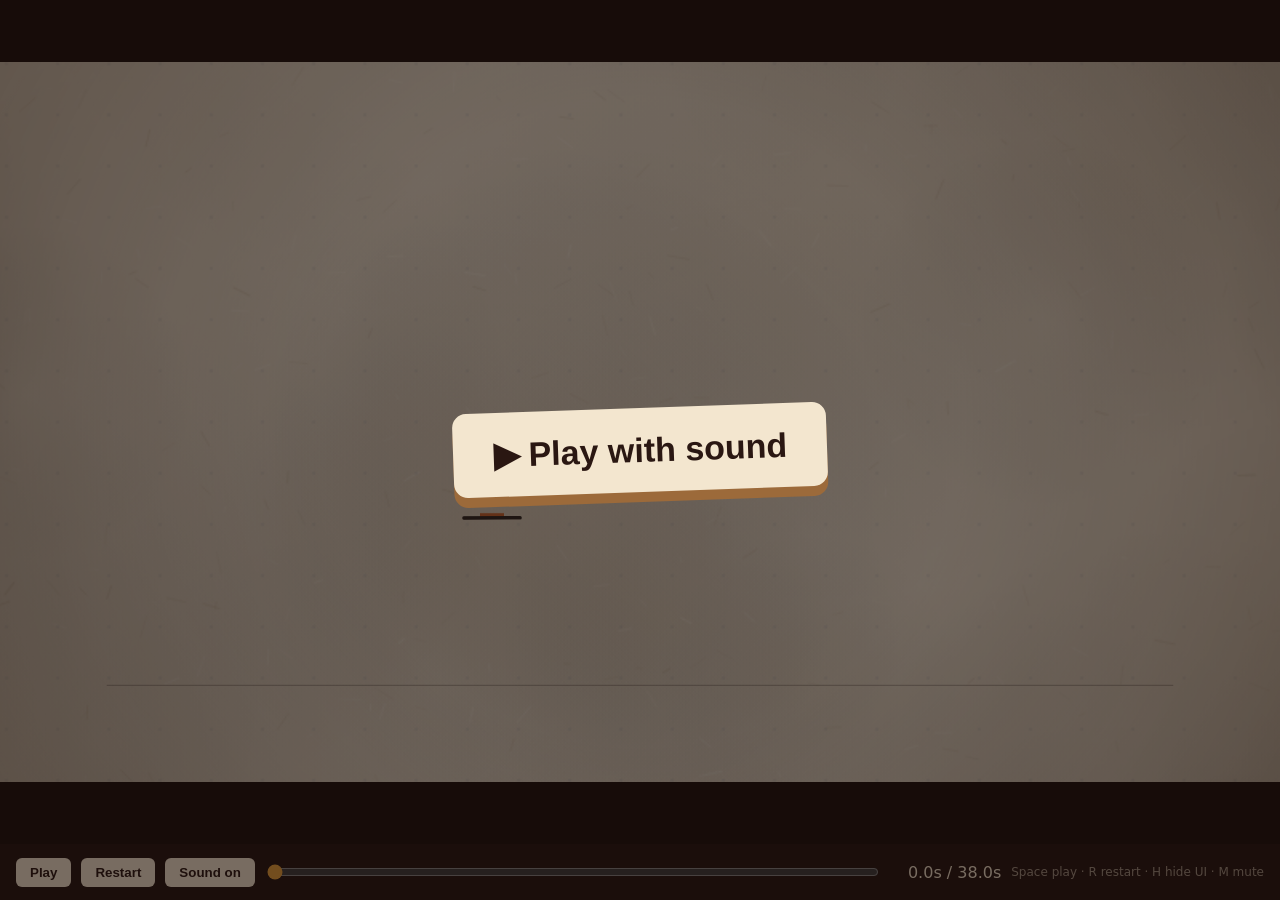
==== examples/launch-race/launch-race.html @ 66c6d4fe "Add 'One rocket breaks the chart' data-storytelling example (GCAT bar race) Fourth gallery video in " ====
<!doctype html>
<html lang="en-GB">
<head>
<meta charset="utf-8">
<title>One rocket breaks the chart — orbital launches 1957–2025</title>
<style>
  html, body { margin: 0; height: 100%; background: #1a0f0c; overflow: hidden; font-family: 'Segoe UI', system-ui, sans-serif; }
  #wrap { position: absolute; inset: 0 0 56px 0; display: flex; align-items: center; justify-content: center; }
  body.clean #wrap { inset: 0; }
  #stage { width: 1920px; height: 1080px; flex: none; transform-origin: center center; position: relative; }
  #c { width: 1920px; height: 1080px; display: block; }
  #bar { position: absolute; left: 0; right: 0; bottom: 0; height: 56px; display: flex; gap: 10px; align-items: center; padding: 0 16px; background: #24140f; color: #f3e6cf; }
  body.clean #bar { display: none; }
  #bar button { background: #f3e6cf; color: #2a1712; border: 0; border-radius: 6px; padding: 7px 14px; font-weight: 700; cursor: pointer; }
  #scrub { flex: 1; accent-color: #e8a13a; }
  #time { font-variant-numeric: tabular-nums; min-width: 110px; text-align: right; }
  #start { position: absolute; inset: 0; display: flex; align-items: center; justify-content: center; background: rgba(20,10,8,.55); cursor: pointer; z-index: 3; }
  #start div { background: #f3e6cf; color: #2a1712; font: 800 34px 'Segoe UI', sans-serif; padding: 22px 40px; border-radius: 14px; box-shadow: 0 10px 0 #9c6a3a; transform: rotate(-2deg); }
  body.clean #start { display: none !important; }
</style>
</head>
<body>
<div id="wrap"><div id="stage"><canvas id="c" width="1920" height="1080"></canvas></div></div>
<div id="start"><div>▶ Play with sound</div></div>
<div id="bar">
  <button id="play">Play</button><button id="restart">Restart</button><button id="mute">Sound on</button>
  <input id="scrub" type="range" min="0" value="0" step="1"><span id="time">0.0s</span>
  <span style="opacity:.6;font-size:12px">Space play · R restart · H hide UI · M mute</span>
</div>
<script>window.addEventListener('error', e => { window.ERR = (window.ERR || '') + (e.message || e) + ' @' + e.lineno + '\n'; });</script>
<script src="voice.js"></script>
<script src="voice_timing.js"></script>
<script src="data.js"></script>
<script src="engine.js"></script>
<script src="audio.js"></script>
</body>
</html>
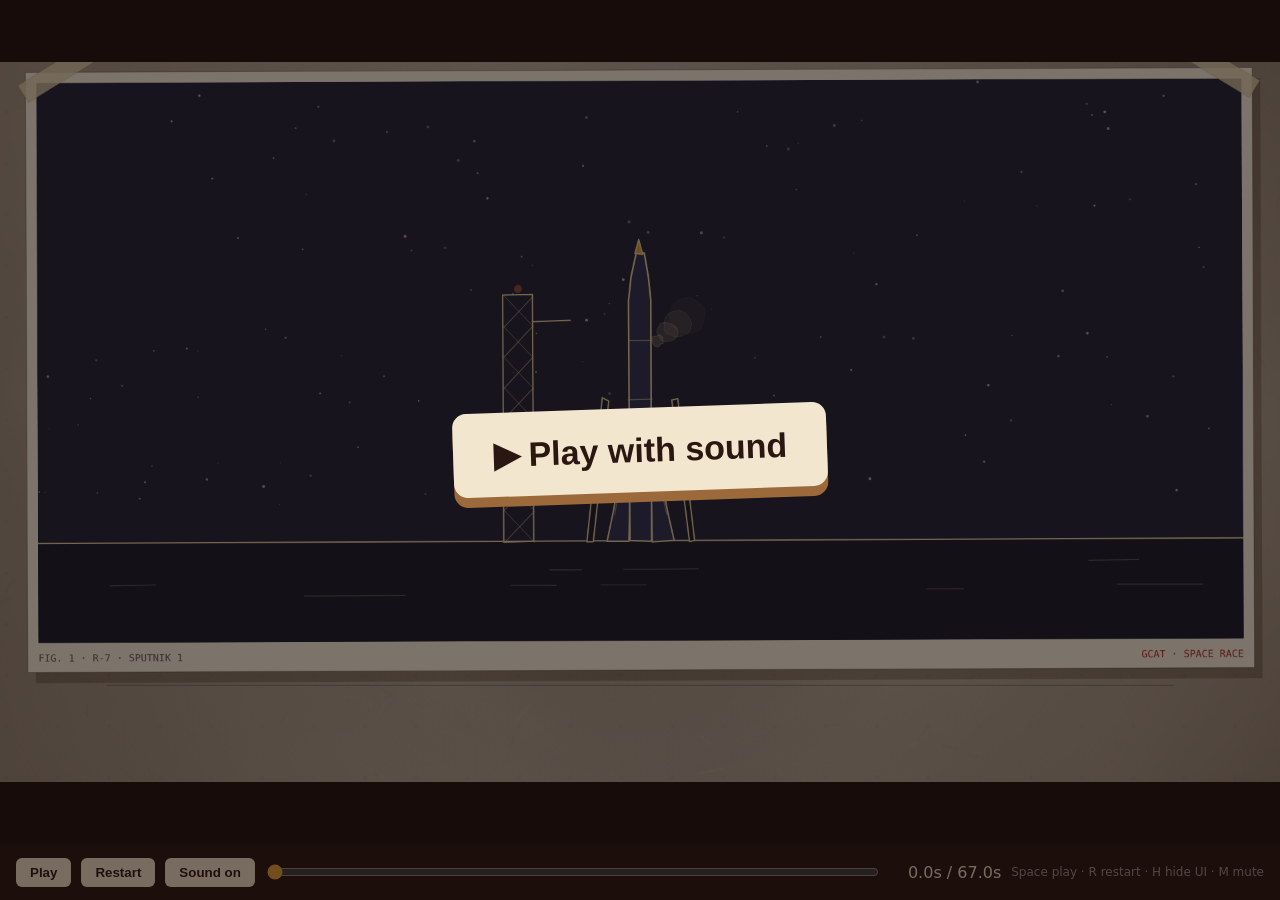
==== commit b4fbfb1a: "Launch-race v2: 67 s, more detail and slower pacing Adds three taped paper prints (R-7/Sputnik, Apol" ====
--- a/examples/launch-race/launch-race.html
+++ b/examples/launch-race/launch-race.html
@@ -32,6 +32,7 @@
 <script src="voice_timing.js"></script>
 <script src="data.js"></script>
 <script src="engine.js"></script>
+<script src="cards.js"></script>
 <script src="audio.js"></script>
 </body>
 </html>
